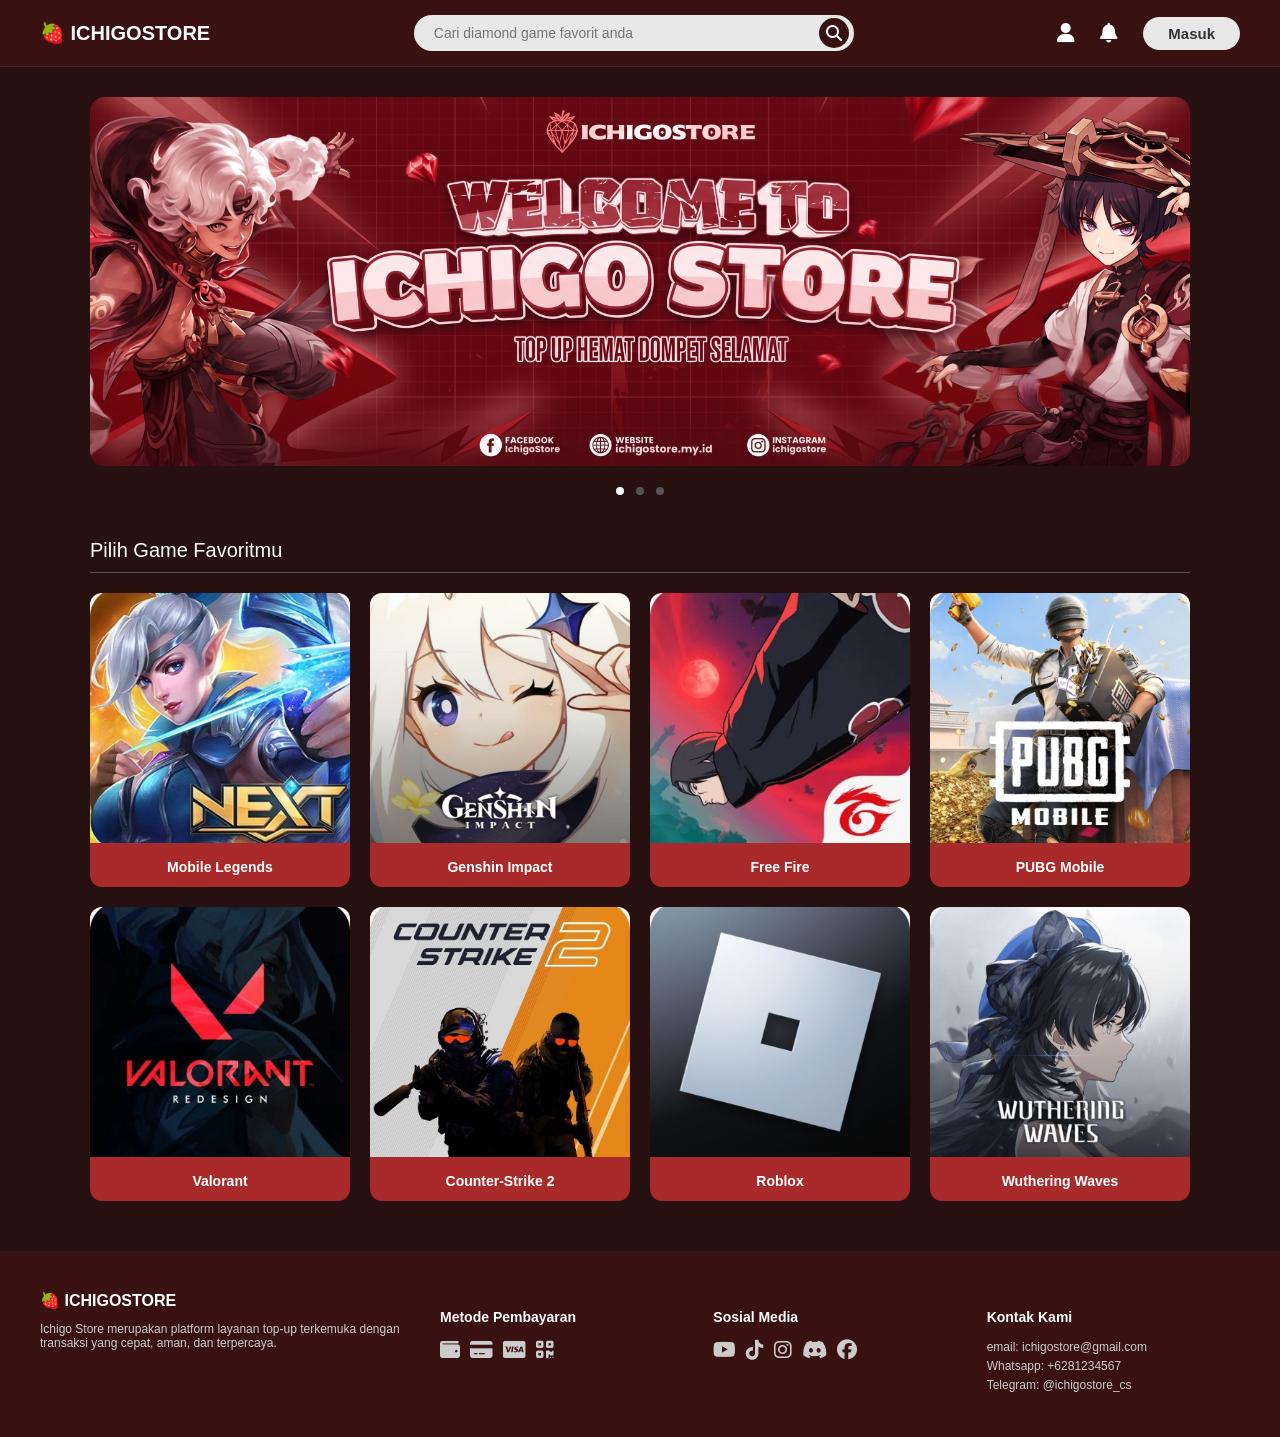
==== index.html @ 72f107ec "up proyek web" ====
<!DOCTYPE html>
<html lang="id">
<head>
    <meta charset="UTF-8">
    <meta name="viewport" content="width=device-width, initial-scale=1.0">
    <title>Ichigo Store - Top Up Diamond</title>
    <!-- Menambahkan FontAwesome untuk Ikon -->
    <link rel="stylesheet" href="https://cdnjs.cloudflare.com/ajax/libs/font-awesome/6.4.0/css/all.min.css">
    <!-- Menghubungkan ke file CSS eksternal -->
    <link rel="stylesheet" href="style.css">
</head>
<body>

    <!-- Navigasi -->
    <div class="navbar">
        <div class="logo">🍓 ICHIGOSTORE</div>
        <div class="search-container">
            <input type="text" class="search-bar" id="searchInput" placeholder="Cari diamond game favorit anda">
            <div class="search-icon" id="searchBtn"><i class="fas fa-search"></i></div>
        </div>
        <div class="nav-right">
            <i class="fas fa-user" title="Profil"></i>
            <i class="fas fa-bell" title="Notifikasi"></i>
            <button class="btn-login" id="loginBtn">Masuk</button>
        </div>
    </div>

    <!-- Konten Utama -->
    <div class="container">

        
        <!-- Banner Promo -->
        <div class="hero-banner">
            <img src="imagas/BANNER.jpg" alt="Welcome to Ichigo Store Banner">
        </div>
        <div class="dots">
            <span class="dot active" onclick="currentSlide(1)"></span>
            <span class="dot" onclick="currentSlide(2)"></span>
            <span class="dot" onclick="currentSlide(3)"></span>
        </div>

        <!-- Daftar Game -->
        <h3 class="section-title">Pilih Game Favoritmu</h3>
        <div class="game-grid">
            
            <a href="topup-ml.html" class="game-card" style="display: block;">
                <img src="imagas/ML.jpeg" alt="Mobile Legends" class="game-img">
                <div class="game-title">Mobile Legends</div>
            </a>

            <a href="topup-genshin.html" class="game-card" style="display: block;">
                <img src="imagas/GI.jpeg" alt="Genshin Impact" class="game-img">
                <div class="game-title">Genshin Impact</div>
            </a>

            <a href="topup-ff.html" class="game-card" style="display: block;">
                <img src="imagas/FF.jpeg" alt="Free Fire" class="game-img">
                <div class="game-title">Free Fire</div>
            </a>

            <a href="topup-pubg.html" class="game-card" style="display: block;">
                <img src="imagas/PUBG.jpeg" alt="PUBG Mobile" class="game-img">
                <div class="game-title">PUBG Mobile</div>
            </a>

            <a href="topup-valorant.html" class="game-card" style="display: block;">
                <img src="imagas/VALO.jpeg" alt="Valorant" class="game-img">
                <div class="game-title">Valorant</div>
            </a>

            <a href="topup-csgo.html" class="game-card" style="display: block;">
                <img src="imagas/CSGO.jpeg" alt="Counter-Strike 2" class="game-img">
                <div class="game-title">Counter-Strike 2</div>
            </a>

            <a href="topup-roblox.html" class="game-card" style="display: block;">
                <img src="imagas/ROBLOX.jpeg" alt="Roblox" class="game-img">
                <div class="game-title">Roblox</div>
            </a>

            <a href="topup-wuwa.html" class="game-card" style="display: block;">
                <img src="imagas/WUWA.jpeg" alt="Wuthering Waves" class="game-img">
                <div class="game-title">Wuthering Waves</div>
            </a>

        </div>
    </div>

    <!-- Footer -->
    <div class="footer">
        <div>
            <div class="footer-logo">🍓 ICHIGOSTORE</div>
            <p>Ichigo Store merupakan platform layanan top-up terkemuka dengan transaksi yang cepat, aman, dan terpercaya.</p>
        </div>
        
        <div>
            <h4>Metode Pembayaran</h4>
            <div class="payment-icons">
                <i class="fas fa-wallet"></i>
                <i class="fas fa-credit-card"></i>
                <i class="fab fa-cc-visa"></i>
                <i class="fas fa-qrcode"></i>
            </div>
        </div>

        <div>
            <h4>Sosial Media</h4>
            <div class="social-icons">
                <i class="fab fa-youtube"></i>
                <i class="fab fa-tiktok"></i>
                <i class="fab fa-instagram"></i>
                <i class="fab fa-discord"></i>
                <i class="fab fa-facebook"></i>
            </div>
        </div>

        <div class="contact-info">
            <h4>Kontak Kami</h4>
            <p>email: ichigostore@gmail.com</p>
            <p>Whatsapp: +6281234567</p>
            <p>Telegram: @ichigostore_cs</p>
        </div>
    </div>

    <!-- Modal Login -->
    <!-- Modal Login -->
    <div id="loginModal" class="modal-overlay">
        <div class="modal-content">
            <!-- Tombol Close (X) -->
            <span class="close-modal" id="closeModal">&times;</span>
            
            <!-- Sisi Kiri (Hanya Menampilkan Background Gambar) -->
            <div class="modal-left">
                <!-- Sengaja dikosongkan karena teks sudah ada di dalam gambar aslimu -->
            </div>

            <!-- Sisi Kanan (Form Login) -->
            <div class="modal-right">
                <h2 class="login-title">Login</h2>
                
                <form class="login-form">
                    <div class="input-group">
                        <label>Email</label>
                        <input type="email" placeholder="">
                    </div>
                    <div class="input-group">
                        <label>Kata Sandi</label>
                        <input type="password" placeholder="***">
                    </div>
                    <a href="#" class="forgot-password">Lupa Kata Sandi?</a>
                    
                    <button type="submit" class="btn-submit">Masuk</button>
                </form>

                <div class="divider">
                    <span>or</span>
                </div>

                <div class="social-login">
                    <button class="btn-social">
                        <!-- Menggunakan icon FontAwesome agar anti-broken -->
                        <i class="fab fa-google" style="color: #DB4437; font-size: 18px;"></i> Login dengan Google
                    </button>
                    <button class="btn-social">
                        <i class="fab fa-facebook" style="color: #1877F2; font-size: 18px;"></i> Login dengan Facebook
                    </button>
                </div>

                <p class="register-link">Belum punya akun? <a href="#">Daftar sekarang</a></p>
            </div>
        </div>
    </div>  

    <!-- Menghubungkan ke file JavaScript eksternal -->
    <script src="script.js"></script>
</body>
</html>
---- style.css ----
/* Palet Warna Sesuai Figma */
:root {
    --bg-dark: #271010;       /* Latar belakang utama (Sangat gelap) */
    --navbar-bg: #3a1111;     /* Latar navbar & footer */
    --card-red: #a82a2a;      /* Warna merah pada kartu game */
    --text-light: #ffffff;
    --text-grey: #cccccc;
}

body {
    font-family: 'Segoe UI', Tahoma, Geneva, Verdana, sans-serif;
    background-color: var(--bg-dark);
    color: var(--text-light);
    margin: 0;
    padding: 0;
}

/* --- NAVIGASI (HEADER) --- */
.navbar {
    background-color: var(--navbar-bg);
    padding: 15px 40px;
    display: flex;
    justify-content: space-between;
    align-items: center;
    border-bottom: 1px solid #4a1c1c;
}

.logo {
    font-size: 20px;
    font-weight: bold;
    display: flex;
    align-items: center;
    gap: 10px;
    color: var(--text-light);
}

.search-container {
    position: relative;
    display: flex;
    align-items: center;
}

.search-bar {
    padding: 10px 20px;
    border-radius: 25px;
    border: none;
    width: 400px;
    outline: none;
    background-color: #e8e8e8;
    font-size: 14px;
    color: #333;
}

.search-icon {
    position: absolute;
    right: 5px;
    background-color: var(--navbar-bg);
    color: white;
    border-radius: 50%;
    width: 30px;
    height: 30px;
    display: flex;
    justify-content: center;
    align-items: center;
    cursor: pointer;
}

.nav-right {
    display: flex;
    align-items: center;
    gap: 25px;
}

.nav-right i {
    font-size: 20px;
    cursor: pointer;
    transition: 0.2s;
}

.nav-right i:hover {
    color: #ffcccc;
}

.btn-login {
    background-color: #e8e8e8;
    color: #333;
    padding: 8px 25px;
    border: none;
    border-radius: 20px;
    font-size: 15px;
    font-weight: bold;
    cursor: pointer;
    transition: 0.2s;
}

.btn-login:hover {
    background-color: #ffffff;
}

/* --- WADAH KONTEN UTAMA --- */
.container {
    max-width: 1100px;
    margin: 30px auto;
    padding: 0 20px;
}

/* --- BANNER UTAMA (HERO) --- */
.hero-banner {
    width: 100%;
    border-radius: 15px;
    overflow: hidden;
    margin-bottom: 15px;
    display: flex;
    justify-content: center;
    background-color: #5a1e1e;
    min-height: 250px;
}

.hero-banner img {
    width: 100%;
    border-radius: 15px;
    object-fit: cover;
}

.dots {
    text-align: center;
    margin-bottom: 40px;
}

.dot {
    height: 8px;
    width: 8px;
    background-color: #555;
    border-radius: 50%;
    display: inline-block;
    margin: 0 4px;
    cursor: pointer;
    transition: background-color 0.3s ease;
}

.dot.active, .dot:hover {
    background-color: #fff;
}

/* --- JUDUL SECTION --- */
.section-title {
    text-align: left;
    margin-bottom: 20px;
    font-size: 20px;
    font-weight: normal;
    border-bottom: 1px solid #555;
    padding-bottom: 10px;
}

/* --- GRID KATALOG GAME --- */
.game-grid {
    display: grid;
    grid-template-columns: repeat(4, 1fr);
    gap: 20px;
}

/* --- DESAIN KARTU GAME --- */
a.game-card {
    background-color: var(--card-red);
    border-radius: 12px;
    overflow: hidden;
    cursor: pointer;
    transition: transform 0.3s ease;
    display: flex;
    flex-direction: column;
    text-decoration: none;
    color: #ffffff;
}

.game-card:hover {
    transform: translateY(-5px);
}

.game-img {
    width: 100%;
    height: 250px;
    object-fit: cover;
}

.game-title {
    padding: 12px;
    text-align: center;
    font-size: 14px;
    font-weight: bold;
    color: #ffffff;
}

/* --- FOOTER --- */
.footer {
    background-color: var(--navbar-bg);
    padding: 40px;
    margin-top: 50px;
    display: grid;
    grid-template-columns: 1.5fr 1fr 1fr 1fr;
    gap: 20px;
    font-size: 12px;
    color: var(--text-grey);
}

.footer h4 {
    color: var(--text-light);
    margin-bottom: 15px;
    font-size: 14px;
}

.footer-logo {
    font-size: 16px;
    font-weight: bold;
    color: var(--text-light);
    margin-bottom: 10px;
    display: flex;
    align-items: center;
    gap: 8px;
}

.payment-icons, .social-icons {
    display: flex;
    gap: 10px;
    font-size: 20px;
}

.social-icons i {
    cursor: pointer;
}

.contact-info p {
    margin: 5px 0;
}

/* --- MODAL LOGIN --- */
.modal-overlay {
    display: none; /* Disembunyikan secara default */
    position: fixed;
    top: 0;
    left: 0;
    width: 100%;
    height: 100%;
    background-color: rgba(0, 0, 0, 0.7); /* Background gelap transparan */
    z-index: 1000;
    justify-content: center;
    align-items: center;
}

.modal-content {
    background-color: #fff;
    width: 800px;
    /* Ubah height tetap menjadi min-height agar kotak menyesuaikan isi dan tidak terpotong */
    min-height: 520px; 
    border-radius: 20px;
    display: flex;
    position: relative;
    overflow: hidden;
    box-shadow: 0 10px 30px rgba(0,0,0,0.5);
}

.close-modal {
    position: absolute;
    top: 15px;
    right: 20px;
    font-size: 28px;
    color: #999;
    cursor: pointer;
    z-index: 10;
}

.close-modal:hover {
    color: #333;
}

/* Bagian Kiri */
/* Bagian Kiri */
.modal-left {
    width: 45%;
    background-color: #5a0b0b; 
    /* Memuat gambar Jett */
    background-image:  url('imagas/jett.png');
    background-size: cover;
    background-position: bottom center; /* DIUBAH: Agar karakter nempel di bawah dan tidak terpotong */
    background-repeat: no-repeat;
    color: white;
    display: flex;
    flex-direction: column;
    justify-content: center;
    align-items: center;
    text-align: center;
    padding: 30px;
}

.modal-logo {
    font-size: 20px;
    font-weight: bold;
    margin-bottom: 30px;
}

.modal-left h3 {
    font-size: 22px;
    margin-bottom: 15px;
    letter-spacing: 1px;
}

.modal-left p {
    font-size: 14px;
    line-height: 1.6;
}

/* Bagian Kanan */
.modal-right {
    width: 55%;
    background-color: #fff; 
    padding: 50px 40px; /* Tambah padding atas agar teks Login tidak menabrak tombol X */
    color: #333;
    display: flex;
    flex-direction: column;
    justify-content: center;
}

.login-title {
    text-align: center;
    font-size: 24px;
    margin-bottom: 25px;
    color: #000;
}

.input-group {
    margin-bottom: 15px;
}

.input-group label {
    display: block;
    font-size: 14px;
    margin-bottom: 5px;
    color: #333;
}

.input-group input {
    width: 100%;
    padding: 10px;
    border: none;
    background-color: #e5e5e5;
    border-radius: 5px;
    box-sizing: border-box;
    outline: none;
}

.forgot-password {
    display: block;
    font-size: 12px;
    color: #e04a4a;
    text-decoration: underline;
    margin-bottom: 20px;
}

.btn-submit {
    width: 100%;
    background-color: #f7931e; /* Warna orange */
    color: #fff;
    font-weight: bold;
    border: none;
    padding: 12px;
    border-radius: 8px;
    cursor: pointer;
    font-size: 16px;
    margin-bottom: 20px;
}

.divider {
    text-align: center;
    position: relative;
    margin: 15px 0;
}

.divider span {
    background-color: #fffaf9;
    padding: 0 10px;
    color: #999;
    font-size: 12px;
    position: relative;
    z-index: 1;
}

.divider::before {
    content: "";
    position: absolute;
    top: 50%;
    left: 0;
    width: 100%;
    height: 1px;
    background-color: #ccc;
    z-index: 0;
}

.social-login {
    display: flex;
    flex-direction: column;
    gap: 10px;
}

.btn-social {
    width: 100%;
    background-color: #fff;
    border: 1px solid #ccc;
    padding: 10px;
    border-radius: 8px;
    cursor: pointer;
    display: flex;
    align-items: center;
    justify-content: center;
    gap: 10px;
    font-size: 14px;
    font-weight: 500;
}

.btn-social img {
    width: 18px;
}

.register-link {
    text-align: center;
    font-size: 12px;
    margin-top: 20px;
    color: #555;
}

.register-link a {
    color: #e04a4a;
    text-decoration: underline;
    font-weight: bold;
}
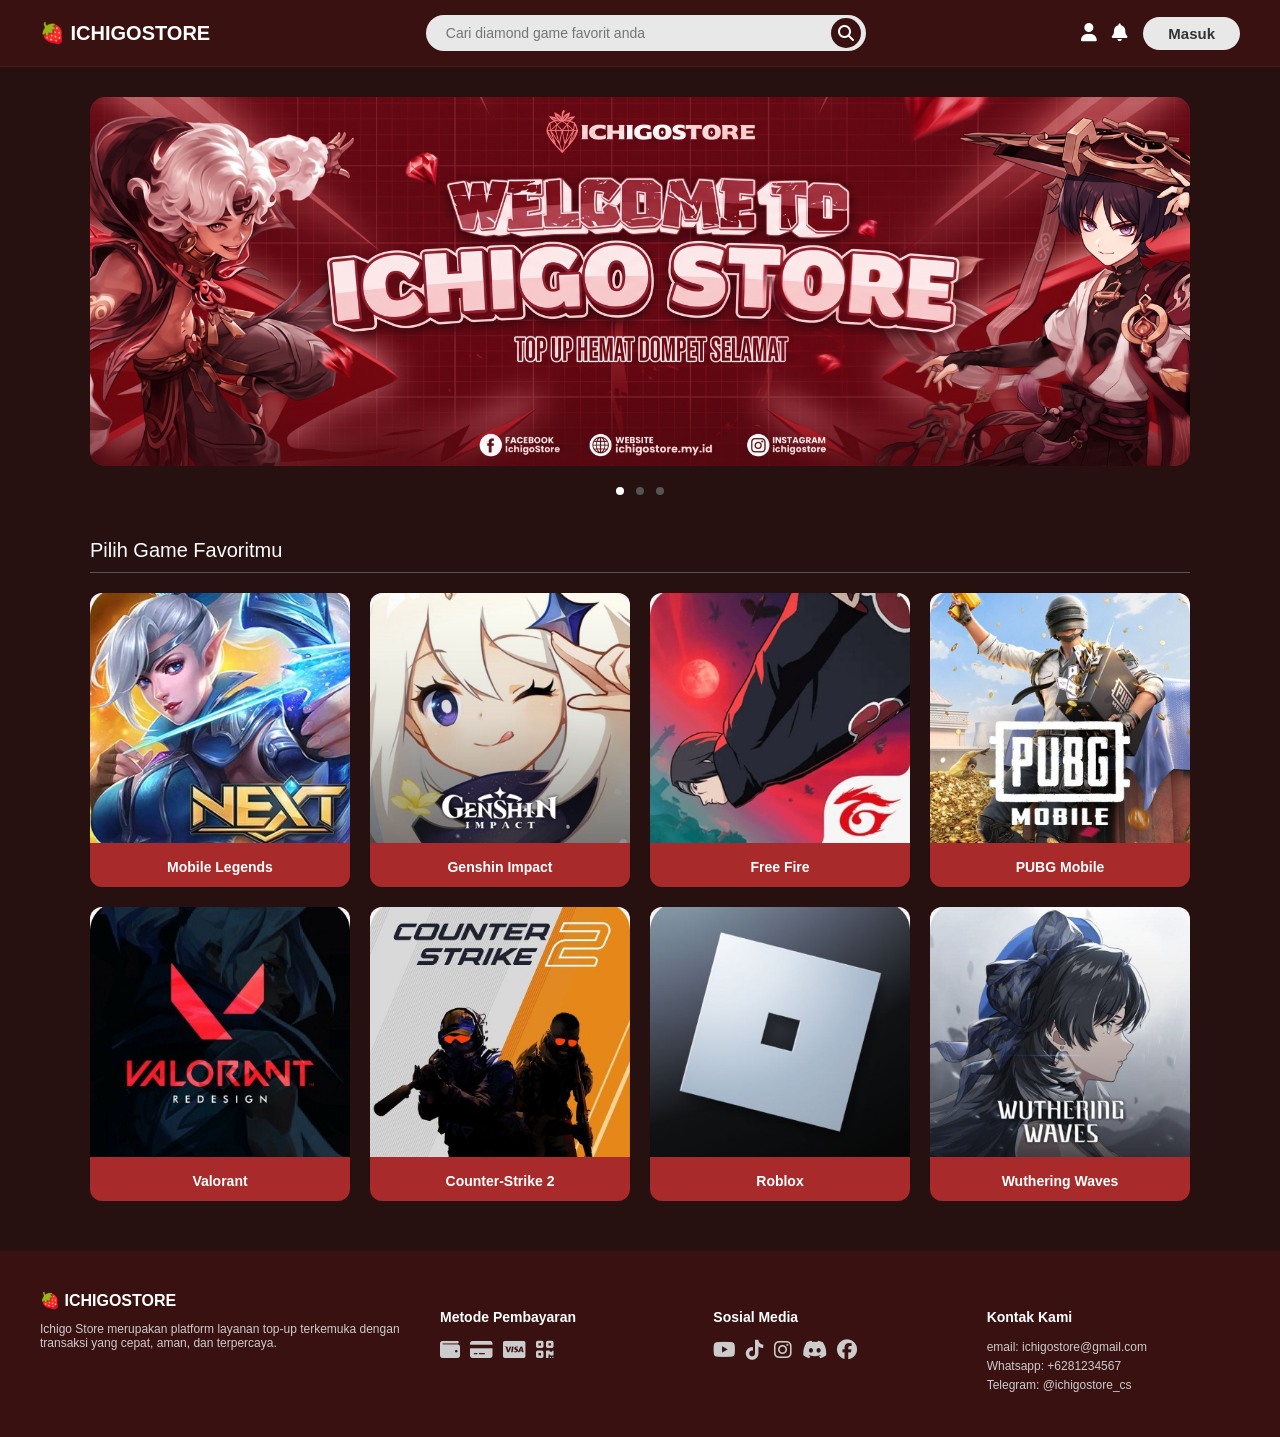
==== commit 6f406dc5: "Login" ====
--- a/index.html
+++ b/index.html
@@ -18,11 +18,13 @@
             <input type="text" class="search-bar" id="searchInput" placeholder="Cari diamond game favorit anda">
             <div class="search-icon" id="searchBtn"><i class="fas fa-search"></i></div>
         </div>
-        <div class="nav-right">
-            <i class="fas fa-user" title="Profil"></i>
-            <i class="fas fa-bell" title="Notifikasi"></i>
-            <button class="btn-login" id="loginBtn">Masuk</button>
-        </div>
+            <div class="nav-right" style="display: flex; align-items: center; gap: 15px;">
+                <i class="fas fa-user" title="Profil" style="color: white; font-size: 18px; cursor: pointer;"></i>
+                <i class="fas fa-bell" title="Notifikasi" style="color: white; font-size: 18px; cursor: pointer;"></i>
+                <div id="auth-container">
+                    <button class="btn-login" id="loginBtn">Masuk</button>
+                </div>
+            </div>
     </div>
 
     <!-- Konten Utama -->
--- a/style.css
+++ b/style.css
@@ -171,9 +171,19 @@
     text-decoration: none;
     color: #ffffff;
 }
+.game-card {
+    /* Membuat pergerakannya halus selama 0.3 detik */
+    transition: transform 0.3s ease, box-shadow 0.3s ease; 
+}
+
 
 .game-card:hover {
-    transform: translateY(-5px);
+    /* Mengangkat kartu ke atas sejauh 8 pixel */
+    transform: translateY(-8px); 
+    /* Memberikan bayangan cahaya warna emas di bawah kartu */
+    box-shadow: 0 12px 20px rgba(255, 174, 0, 0.4); 
+    /* Mengubah warna border jadi emas */
+    border-color: #ffae00;
 }
 
 .game-img {
@@ -430,4 +440,45 @@
     color: #e04a4a;
     text-decoration: underline;
     font-weight: bold;
+}
+
+/* === TIKET 4: RESPONSIVITAS MOBILE (MEDIA QUERIES) === */
+@media (max-width: 768px) {
+    /* 1. Ubah layout 3 kolom jadi 1 kolom menyusun ke bawah */
+    .topup-container {
+        grid-template-columns: 1fr;
+        padding: 0 10px;
+    }
+
+    /* 2. Sesuaikan header agar elemennya tidak bertabrakan */
+    header {
+        flex-direction: column;
+        gap: 15px;
+        padding: 15px 20px;
+    }
+
+    /* 3. Maksimalkan lebar kotak pencarian */
+    .search-container {
+        width: 100%;
+        margin: 0;
+    }
+
+    /* 4. Ubah grid diamond dari 3 kolom jadi 2 kolom agar muat di HP */
+    .diamond-grid {
+        grid-template-columns: repeat(2, 1fr);
+    }
+
+    /* 5. Susun metode pembayaran dari kiri-kanan menjadi atas-bawah */
+    .payment-layout {
+        flex-direction: column;
+    }
+    
+    .pay-sidebar {
+        border-right: none;
+        border-bottom: 1px solid #7a1b22;
+        padding-bottom: 10px;
+        margin-bottom: 10px;
+        flex-direction: row;
+        overflow-x: auto; /* Agar tombol e-wallet bisa digeser (swipe) ke samping */
+    }
 }
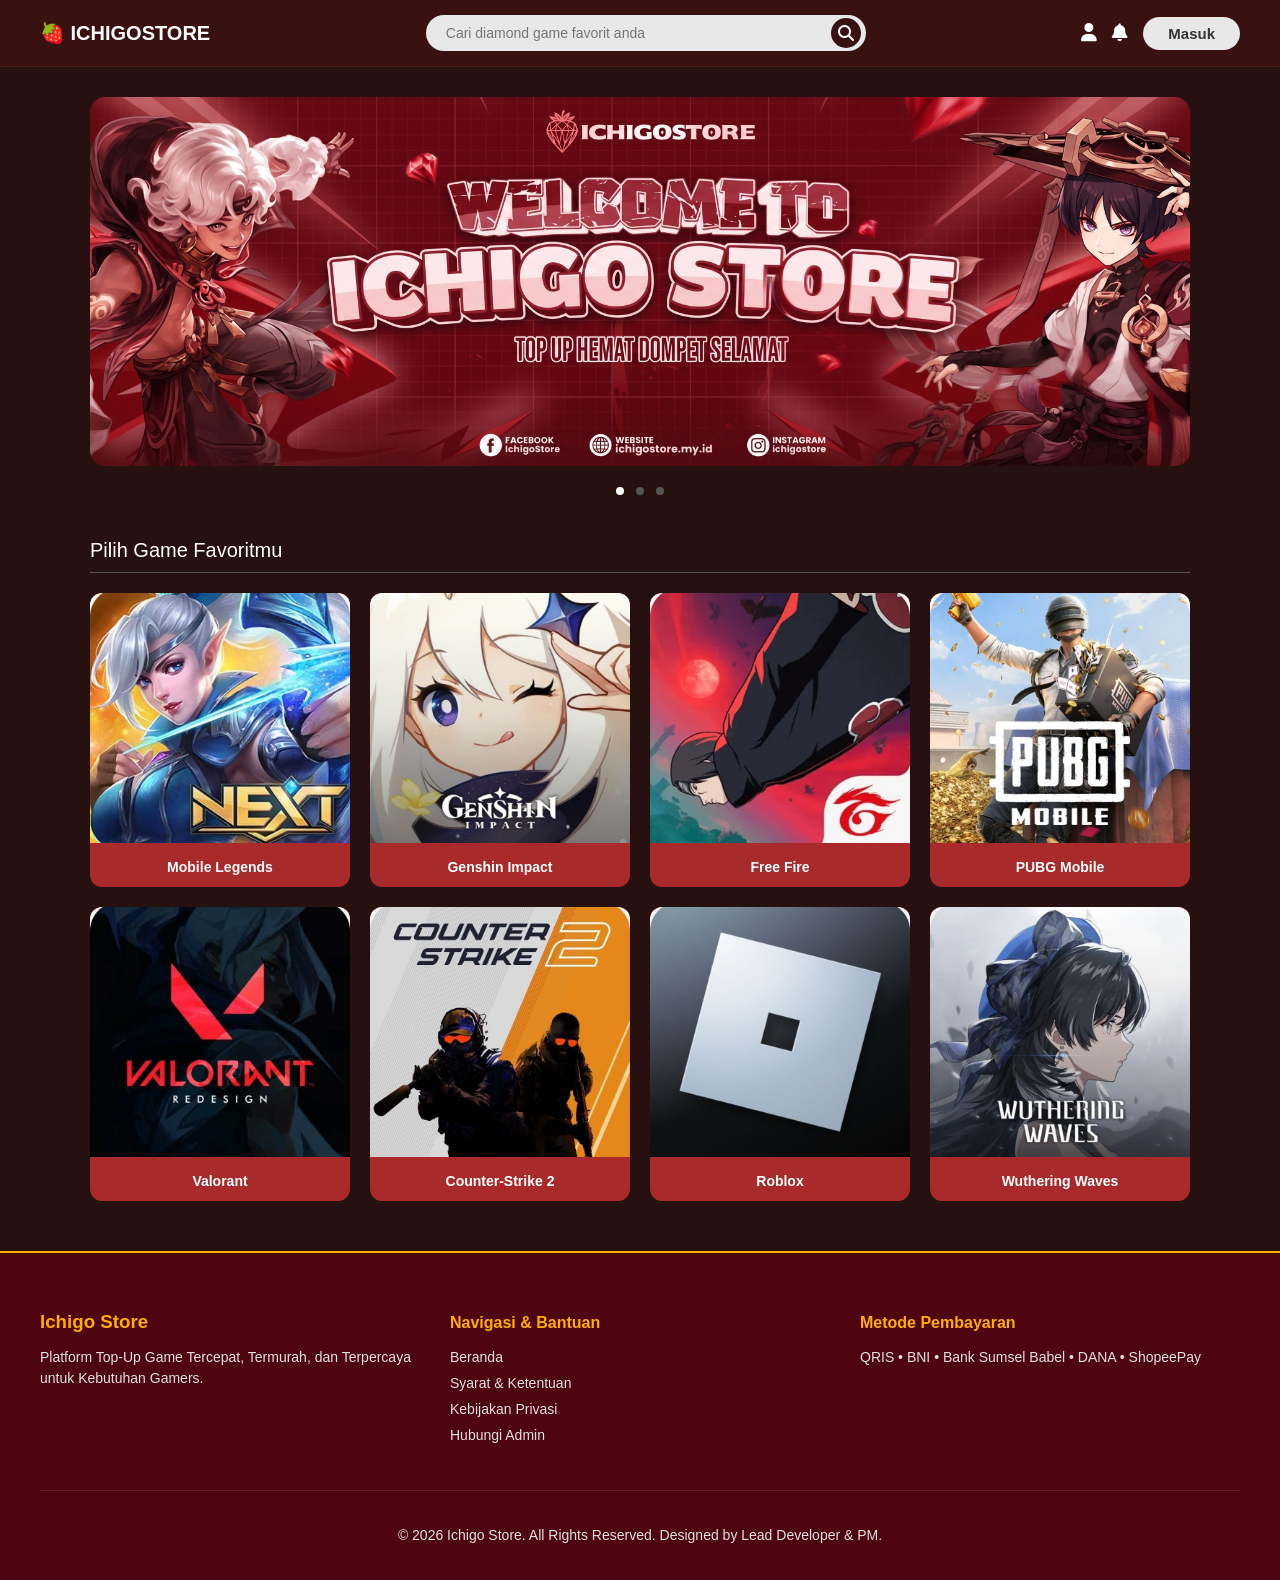
==== commit d53cedcb: "footer" ====
--- a/index.html
+++ b/index.html
@@ -88,41 +88,6 @@
         </div>
     </div>
 
-    <!-- Footer -->
-    <div class="footer">
-        <div>
-            <div class="footer-logo">🍓 ICHIGOSTORE</div>
-            <p>Ichigo Store merupakan platform layanan top-up terkemuka dengan transaksi yang cepat, aman, dan terpercaya.</p>
-        </div>
-        
-        <div>
-            <h4>Metode Pembayaran</h4>
-            <div class="payment-icons">
-                <i class="fas fa-wallet"></i>
-                <i class="fas fa-credit-card"></i>
-                <i class="fab fa-cc-visa"></i>
-                <i class="fas fa-qrcode"></i>
-            </div>
-        </div>
-
-        <div>
-            <h4>Sosial Media</h4>
-            <div class="social-icons">
-                <i class="fab fa-youtube"></i>
-                <i class="fab fa-tiktok"></i>
-                <i class="fab fa-instagram"></i>
-                <i class="fab fa-discord"></i>
-                <i class="fab fa-facebook"></i>
-            </div>
-        </div>
-
-        <div class="contact-info">
-            <h4>Kontak Kami</h4>
-            <p>email: ichigostore@gmail.com</p>
-            <p>Whatsapp: +6281234567</p>
-            <p>Telegram: @ichigostore_cs</p>
-        </div>
-    </div>
 
     <!-- Modal Login -->
     <!-- Modal Login -->
@@ -175,5 +140,30 @@
 
     <!-- Menghubungkan ke file JavaScript eksternal -->
     <script src="script.js"></script>
+    <!-- === FOOTER ICHIGO STORE === -->
+    <footer class="footer-store">
+        <div class="footer-content">
+            <div class="footer-left">
+                <h3>Ichigo Store</h3>
+                <p>Platform Top-Up Game Tercepat, Termurah, dan Terpercaya untuk Kebutuhan Gamers.</p>
+            </div>
+            <div class="footer-links">
+                <h4>Navigasi & Bantuan</h4>
+                <ul>
+                    <li><a href="index.html">Beranda</a></li>
+                    <li><a href="#">Syarat & Ketentuan</a></li>
+                    <li><a href="#">Kebijakan Privasi</a></li>
+                    <li><a href="#">Hubungi Admin</a></li>
+                </ul>
+            </div>
+            <div class="footer-right">
+                <h4>Metode Pembayaran</h4>
+                <p>QRIS • BNI • Bank Sumsel Babel • DANA • ShopeePay</p>
+            </div>
+        </div>
+        <div class="footer-bottom">
+            <p>&copy; 2026 Ichigo Store. All Rights Reserved. Designed by Lead Developer & PM.</p>
+        </div>
+    </footer>
 </body>
 </html>
--- a/style.css
+++ b/style.css
@@ -481,4 +481,75 @@
         flex-direction: row;
         overflow-x: auto; /* Agar tombol e-wallet bisa digeser (swipe) ke samping */
     }
+}
+/* === STYLING FOOTER === */
+.footer-store {
+    background-color: #4E0510; /* Warna marun gelap yang senada dengan header */
+    color: #ffffff;
+    padding: 40px 20px 20px 20px;
+    margin-top: 50px;
+    border-top: 2px solid #ffae00; /* Garis aksen emas di atas footer */
+}
+
+.footer-content {
+    max-width: 1200px;
+    margin: 0 auto;
+    display: grid;
+    /* Pastikan baris ini ada agar bagian-bagian footer berjajar ke samping, bukan ke bawah */
+    grid-template-columns: repeat(auto-fit, minmax(250px, 1fr)); 
+    gap: 30px;
+    padding-bottom: 30px;
+    border-bottom: 1px solid rgba(255, 255, 255, 0.1);
+}
+
+.footer-store h3 {
+    color: #ffae00; /* Warna teks judul aksen emas */
+    margin-bottom: 10px;
+}
+
+.footer-store h4 {
+    color: #ffae00;
+    margin-bottom: 15px;
+    font-size: 16px;
+}
+
+.footer-store p {
+    font-size: 14px;
+    color: #e0e0e0;
+    line-height: 1.5;
+}
+
+.footer-links ul {
+    list-style: none;
+    padding: 0;
+}
+
+.footer-links li {
+    margin-bottom: 8px;
+}
+
+.footer-links a {
+    color: #e0e0e0;
+    text-decoration: none;
+    font-size: 14px;
+    transition: color 0.2s ease;
+}
+
+.footer-links a:hover {
+    color: #ffae00; /* Berubah jadi emas saat kursor diarahkan */
+}
+
+.footer-bottom {
+    text-align: center;
+    padding-top: 20px;
+    font-size: 13px;
+    color: #d1d1d1;
+}
+
+/* Penyesuaian Footer untuk Mobile */
+@media (max-width: 768px) {
+    .footer-content {
+        grid-template-columns: 1fr;
+        text-align: center;
+    }
 }
